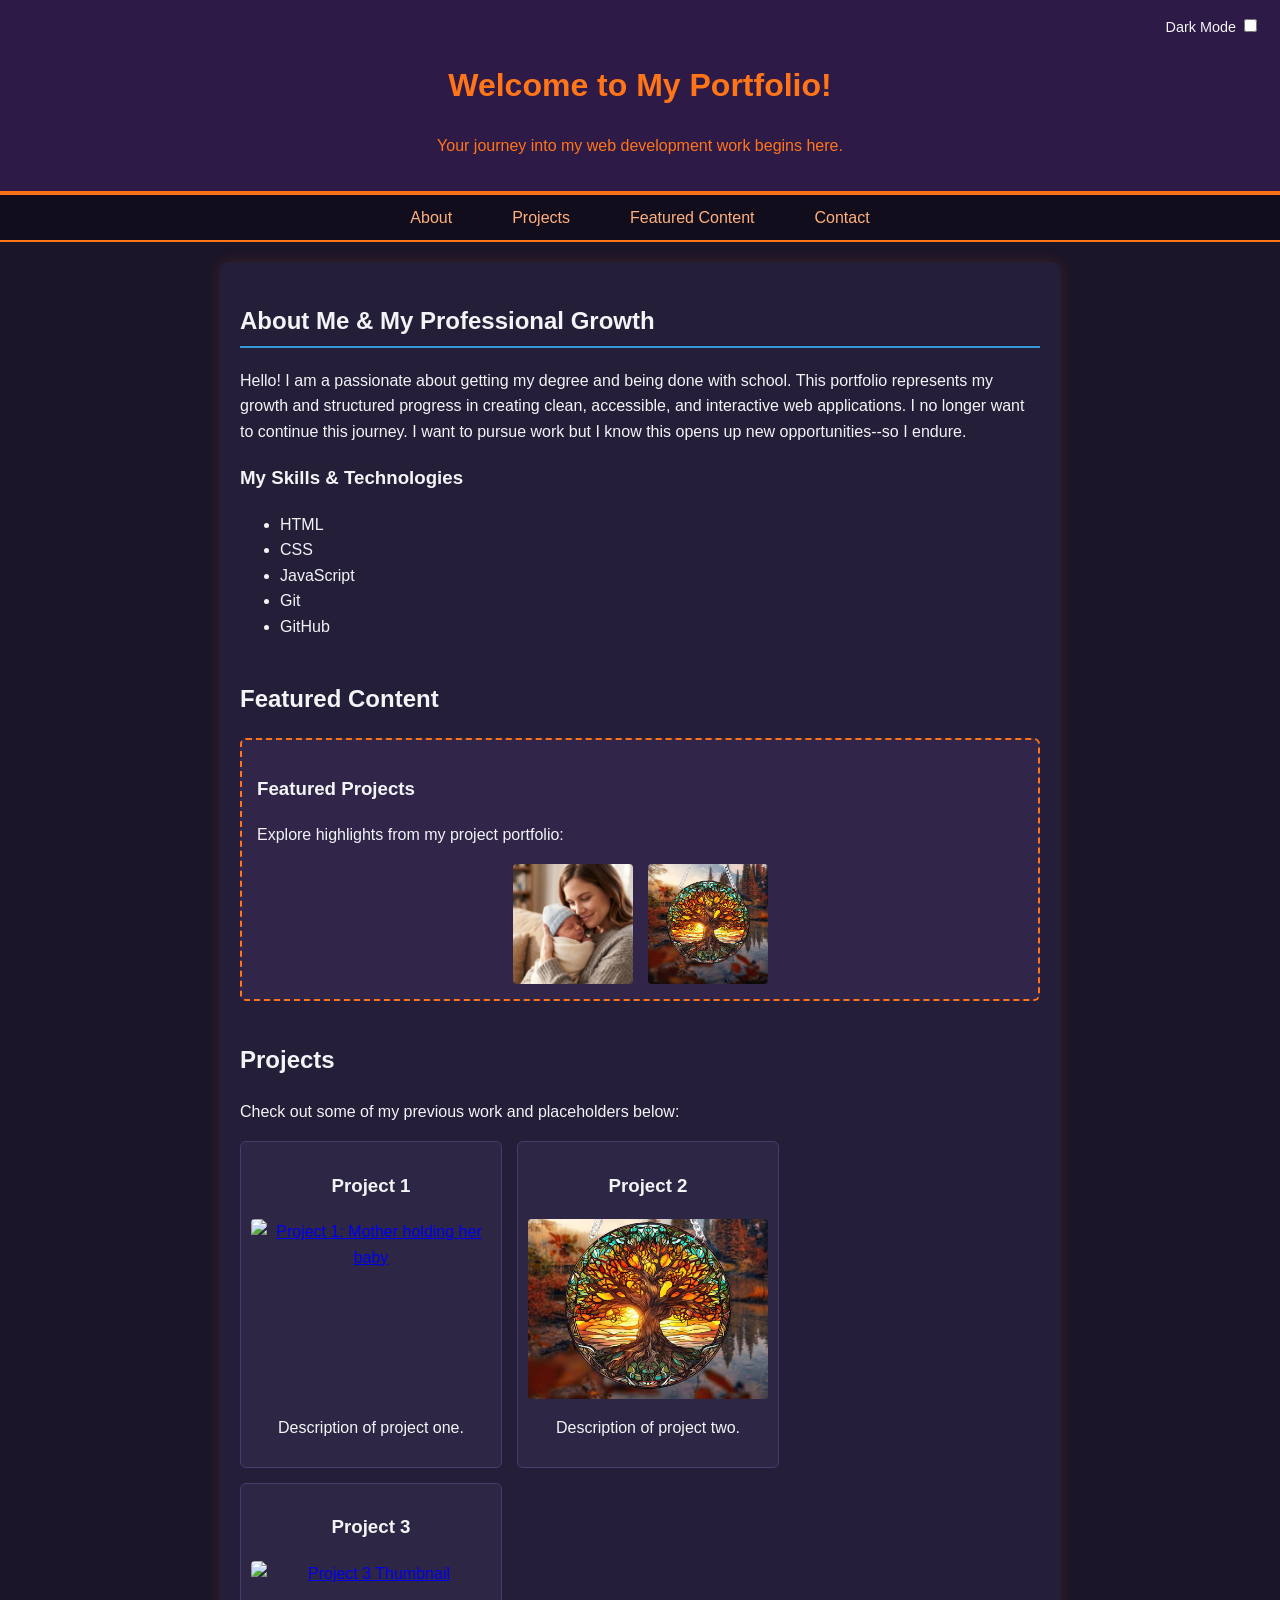
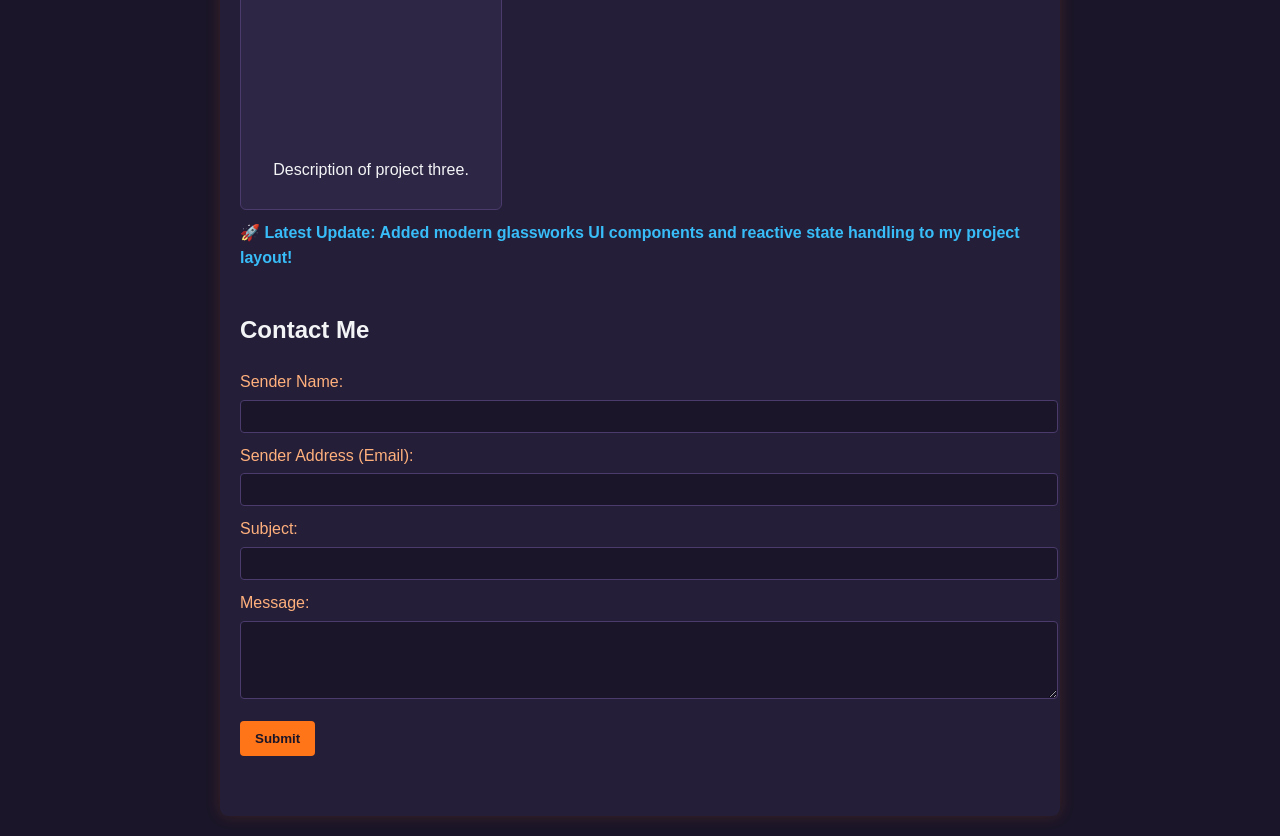
==== index.html @ c39813f1 "3.9" ====
<!DOCTYPE html>
<html lang="en">
<head>
    <meta charset="UTF-8">
    <meta name="viewport" content="width=device-width, initial-scale=1.0">
    <title>My Portfolio - GitHub Prep Project</title>
    <link rel="stylesheet" href="style2.css"> <!--Halloween Theme-->
    <!--<link rel="stylesheet" href="style.css"> <!-- Normal Theme -->
</head>
<body>

    <!-- Header and Welcome Message Container -->
    <header>
        <!-- Dark Mode Toggle Switch at the top of the page -->
        <div class="dark-mode-container">
            <label for="dark-mode-toggle">Dark Mode</label>
            <input type="checkbox" id="dark-mode-toggle">
        </div>
        
        <h1 id="welcome-message">Welcome to My Portfolio!</h1>
        <p>Your journey into my web development work begins here.</p>
    </header>

    <!-- Navigation Menu -->
    <nav>
        <ul>
            <li><a href="#about">About</a></li>
            <li><a href="#projects">Projects</a></li>
            <li><a href="#featured-content">Featured Content</a></li>
            <li><a href="#contact">Contact</a></li>
        </ul>
    </nav>

    <main>
        <!-- About Section -->
        <section id="about">
            <h2>About Me</h2>
            <p>Hello! I am a passionate about getting my degree and being done with school. This portfolio represents my growth and structured progress in creating clean, accessible, and interactive web applications. I no longer want to continue this journey. I want to pursue work but I know this opens up new opportunities--so I endure.</p>
            
            <!-- Skills List populated dynamically via loop in JavaScript -->
            <h3>My Skills & Technologies</h3>
            <ul id="skills-list"></ul>
        </section>

        <!-- Featured Content Section (Conditional Logic) -->
        <section id="featured-content">
            <h2>Featured Content</h2>
            
            <!-- University Resources Div -->
            <div id="university-resources" class="resource-box">
                <h3>University Resources</h3>
                <p>Check out my program information:</p>
                <ul>
                    <li><a href="https://www.ecpi.edu" target="_blank">ECPI Program Home Page</a></li>
                </ul>
            </div>

            <!-- Personal Projects Div (Updated with actual project details) -->
            <div id="personal-projects" class="resource-box">
                <h3>Featured Projects</h3>
                <p>Explore highlights from my project portfolio:</p>
                <div class="project-links-grid">
                    <a href="https://github.com/JLew1234/SDC260_Storefront-Website.git" target="_blank">
                        <img src="Images/mom_baby.png" alt="Project 1: Mother holding her baby">
                    </a>
                    <a href="https://github.com/JLew1234/SDC260_GlassWorks.git" target="_blank">
                        <img src="4.5_Lewellen\images\suncatcher.png" alt="Project 2 Blown Glass Suncatcher">
                    </a>
                </div>
            </div>
        </section>

        <!-- Projects Section -->
        <section id="projects">
            <h2>Projects</h2>
            <p>Check out some of my previous work and placeholders below:</p>
            <div class="projects-grid" id="projects-container">
                <div class="project-card">
                    <h3>Project 1</h3>
                    <a href="https://github.com/JLew1234/SDC260_Storefront-Website.git" target="_blank">
                        <img src="C:\Users\Papa Jon\OneDrive\Desktop\School\SDC355\Project_Lewellen\2.9_Lewellen\Images\mom_baby.png" alt="Project 1: Mother holding her baby">
                    </a>
                    <p>Description of project one.</p>
                </div>
                <div class="project-card">
                    <h3>Project 2</h3>
                    <a href="https://github.com/JLew1234/SDC260_GlassWorks.git" target="_blank">
                        <img src="4.5_Lewellen\images\suncatcher.png" alt="Project 2 Blown Glass Suncatcher">
                    </a>
                    <p>Description of project two.</p>
                </div>
                <div class="project-card">
                    <h3>Project 3</h3>
                    <a href="https://github.com" target="_blank">
                        <img src="https://via.placeholder.com/150" alt="Project 3 Thumbnail">
                    </a>
                    <p>Description of project three.</p>
                </div>
            </div>
        </section>

        <!-- Contact Section -->
        <section id="contact">
            <h2>Contact Me</h2>
            <form id="contact-form" action="#" method="POST">
                <label for="name">Sender Name:</label>
                <input type="text" id="name" name="name" required>

                <label for="email">Sender Address (Email):</label>
                <input type="email" id="email" name="email" required>

                <label for="subject">Subject:</label>
                <input type="text" id="subject" name="subject" required>

                <label for="message">Message:</label>
                <textarea id="message" name="message" rows="4" required></textarea>

                <button type="submit" id="submit-btn">Submit</button>
            </form>
        </section>
    </main>

    <!-- JavaScript Implementation for Control Flow, Loops, and Interactivity -->
    <script>
        // 1. Personalized Welcome Prompt
        let userName = prompt("Please enter your name:");
        if (userName && userName.trim() !== "") {
            let welcomeHeading = document.getElementById("welcome-message");
            welcomeHeading.textContent = "Welcome, " + userName + ", to My Portfolio!";
        }

        // 2. Loop Implementation: Display at least 5 skills as a bulleted list in About section
        const skillsArray = ["HTML", "CSS", "JavaScript", "Git", "GitHub"];
        const skillsListElement = document.getElementById("skills-list");
        
        skillsArray.forEach(function(skill) {
            let listItem = document.createElement("li");
            listItem.textContent = skill;
            skillsListElement.appendChild(listItem);
        });

        // 3. Conditional Logic: Display/Hide Featured Content based on number of projects
        const projectCards = document.querySelectorAll(".projects-grid .project-card");
        const universityDiv = document.getElementById("university-resources");
        const personalProjectsDiv = document.getElementById("personal-projects");

        if (projectCards.length < 3) {
            universityDiv.style.display = "block";
            personalProjectsDiv.style.display = "block";
        } else {
            universityDiv.style.display = "none";
            personalProjectsDiv.style.display = "block";
        }

        // 4. Dark Mode Slider Toggle using addEventListener and classList.toggle
        const darkModeToggle = document.getElementById("dark-mode-toggle");
        darkModeToggle.addEventListener("change", function() {
            document.body.classList.toggle("dark-mode");
        });

        // ==========================================
        // PROJECT 3.9: DOM MANIPULATION & TIMERS
        // ==========================================

        // A. Dynamically Add a New Section or Message Using JavaScript
        const newProjectNotice = document.createElement("p");
        newProjectNotice.textContent = "🚀 Latest Update: Added modern glassworks UI components and reactive state handling to my project layout!";
        newProjectNotice.style.fontWeight = "bold";
        newProjectNotice.style.color = "#38bdf8";
        newProjectNotice.style.marginTop = "10px";
        
        // Append it to the "Projects" section
        const projectsSection = document.getElementById("projects");
        projectsSection.appendChild(newProjectNotice);

        // B. Reference and Modify Existing Elements with Selectors
        const aboutHeading = document.querySelector("#about h2");
        aboutHeading.textContent = "About Me & My Professional Growth";
        aboutHeading.style.borderBottom = "2px solid #3498db";
        aboutHeading.style.paddingBottom = "5px";

        const mainHeader = document.querySelector("header");
        mainHeader.style.borderBottom = "4px solid #f97316";

        // C. Add a Timed Confirmation for Form Submissions
        const contactForm = document.getElementById("contact-form");
        const submitButton = document.getElementById("submit-btn");

        if (contactForm) {
            contactForm.addEventListener("submit", function(event) {
                event.preventDefault(); // 1. Prevent default form submission behavior

                // Grab user name for personalized confirmation
                let inputName = document.getElementById("name").value.trim();
                let displayName = inputName !== "" ? inputName : "Guest";

                // Create or reuse status message container
                let statusMessage = document.getElementById("form-status-message");
                if (!statusMessage) {
                    statusMessage = document.createElement("p");
                    statusMessage.id = "form-status-message";
                    statusMessage.style.marginTop = "15px";
                    statusMessage.style.fontWeight = "bold";
                    contactForm.appendChild(statusMessage);
                }

                // 2. Display a loading / sending message dynamically
                statusMessage.textContent = "Sending message...";
                statusMessage.style.color = "#f97316";

                // Disable submit button temporarily to prevent duplicate clicks
                submitButton.disabled = true;

                // 3. Use setTimeout() to delay the confirmation message by 2–3 seconds
                setTimeout(() => {
                    // 4. Replace loading message with confirmation message
                    statusMessage.textContent = "Thank you, " + displayName + ", your message has been sent successfully!";
                    statusMessage.style.color = "#22c55e";
                    
                    // Re-enable button and reset form fields
                    submitButton.disabled = false;
                    contactForm.reset();
                }, 2500); // 2.5 seconds delay
            });
        }
    </script>

</body>
</html>
---- style2.css ----
/* =========================================
     HALLOWEEN & FALL SEASON COLOR SCHEME
========================================= */

body {
    font-family: Arial, sans-serif;
    line-height: 1.6;
    margin: 0;
    padding: 0;
    background-color: #1a1528; /* Deep spooky twilight background */
    color: #f3f4f6;
    transition: background-color 0.3s ease, color 0.3s ease;
}

header {
    background: #2e1a47; /* Gothic Purple */
    color: #ff7518; /* Jack-o'-Lantern Orange */
    padding: 1rem 0;
    text-align: center;
    border-bottom: 4px solid #ff7518;
}

.dark-mode-container {
    text-align: right;
    padding-right: 20px;
    font-size: 0.9rem;
    color: #f3f4f6;
}

nav ul {
    padding: 0;
    list-style: none;
    display: flex;
    justify-content: center;
    background: #120d1c; /* Darker autumn night */
    margin: 0;
    border-bottom: 2px solid #ff7518;
}

nav ul li {
    margin: 0 15px;
}

nav ul li a {
    color: #ffb07c; /* Warm autumn peach-orange */
    text-decoration: none;
    padding: 10px 15px;
    display: inline-block;
    transition: color 0.2s ease;
}

nav ul li a:hover {
    background: #ff7518;
    color: #1a1528;
    border-radius: 4px;
}

main {
    padding: 20px;
    max-width: 800px;
    margin: auto;
    background: #241e38; /* Rich Haunted House Card background */
    box-shadow: 0 0 15px rgba(255, 117, 24, 0.15);
    border-radius: 8px;
    margin-top: 20px;
    margin-bottom: 20px;
}

section {
    margin-bottom: 40px;
}

.projects-grid {
    display: flex;
    gap: 15px;
    flex-wrap: wrap;
}

.project-card {
    border: 1px solid #4a3b6c;
    padding: 10px;
    width: 30%;
    text-align: center;
    background: #2d2645;
    border-radius: 6px;
}

.project-card img {
    max-width: 100%;
    height: auto;
}

/* Featured Content Box Styles (Fall Harvest Orange Theme) */
.resource-box {
    border: 2px dashed #ff7518; /* Pumpkin Orange */
    padding: 15px;
    margin-bottom: 15px;
    background-color: #31254a;
    border-radius: 6px;
}

.project-links-grid {
    display: flex;
    gap: 10px;
}

form label {
    display: block;
    margin-top: 10px;
    color: #ffb07c;
}

form input, form textarea {
    width: 100%;
    padding: 8px;
    margin-top: 5px;
    border: 1px solid #4a3b6c;
    border-radius: 4px;
    background-color: #1a1528;
    color: #fff;
}

form input:focus, form textarea:focus {
    border-color: #ff7518;
    outline: none;
}

form button {
    margin-top: 15px;
    background: #ff7518; /* Pumpkin Button */
    color: #1a1528;
    font-weight: bold;
    padding: 10px 15px;
    border: none;
    border-radius: 4px;
    cursor: pointer;
    transition: background 0.2s ease;
}

form button:hover {
    background: #ff9147;
}

/* Alternate Dark Mode / Vampire Mode Toggle Styles */
body.dark-mode {
    background-color: #0c0914;
    color: #d1d5db;
}

body.dark-mode main {
    background: #151021;
    box-shadow: 0 0 15px rgba(138, 43, 226, 0.1);
}

body.dark-mode .project-card {
    background: #1b1429;
    border-color: #3b2c58;
}

body.dark-mode .resource-box {
    background-color: #1f1730;
    border-color: #d97706;
}

/* Ensure all images scale fluidly within their containers without breaking proportions */
img {
    max-width: 100%;
    height: auto;
    display: block;
}

/* Specific styling for project cards to handle varying screen widths cleanly */
.project-card img {
    width: 100%;
    height: 180px;         /* Sets a uniform height so cards align nicely */
    object-fit: cover;     /* Prevents image distortion by cropping cleanly */
    border-radius: 4px;
}

/* Ensure the featured content project links grid wraps well on smaller screens */
.project-links-grid {
    display: flex;
    gap: 15px;
    flex-wrap: wrap;
    justify-content: center;
}

.project-links-grid a img {
    max-width: 120px;
    height: auto;
    border-radius: 4px;
}
---- style.css ----
/* Basic styling for readability and clean presentation */
body {
    font-family: Arial, sans-serif;
    line-height: 1.6;
    margin: 0;
    padding: 0;
    background-color: #f4f4f9;
    color: #333;
    transition: background-color 0.3s ease, color 0.3s ease;
}

header {
    background: #2c3e50;
    color: #fff;
    padding: 1rem 0;
    text-align: center;
}

.dark-mode-container {
    text-align: right;
    padding-right: 20px;
    font-size: 0.9rem;
}

nav ul {
    padding: 0;
    list-style: none;
    display: flex;
    justify-content: center;
    background: #34495e;
    margin: 0;
}

nav ul li {
    margin: 0 15px;
}

nav ul li a {
    color: #fff;
    text-decoration: none;
    padding: 10px 15px;
    display: inline-block;
}

nav ul li a:hover {
    background: #2c3e50;
}

main {
    padding: 20px;
    max-width: 800px;
    margin: auto;
    background: #fff;
    box-shadow: 0 0 10px rgba(0,0,0,0.1);
}

section {
    margin-bottom: 40px;
}

.projects-grid {
    display: flex;
    gap: 15px;
    flex-wrap: wrap;
}

.project-card {
    border: 1px solid #ddd;
    padding: 10px;
    width: 30%;
    text-align: center;
    background: #fafafa;
}

.project-card img {
    max-width: 100%;
    height: auto;
}

/* Featured Content Box Styles */
.resource-box {
    border: 2px dashed #3498db;
    padding: 15px;
    margin-bottom: 15px;
    background-color: #ecf0f1;
    border-radius: 6px;
}

.project-links-grid {
    display: flex;
    gap: 10px;
}

form label {
    display: block;
    margin-top: 10px;
}

form input, form textarea {
    width: 100%;
    padding: 8px;
    margin-top: 5px;
    border: 1px solid #ccc;
    border-radius: 4px;
}

form button {
    margin-top: 15px;
    background: #2c3e50;
    color: #fff;
    padding: 10px 15px;
    border: none;
    border-radius: 4px;
    cursor: pointer;
}

form button:hover {
    background: #34495e;
}

/* Dark Mode Styles triggered by JavaScript class addition */
body.dark-mode {
    background-color: #121212;
    color: #e0e0e0;
}

body.dark-mode main {
    background: #1e1e1e;
    box-shadow: 0 0 10px rgba(255,255,255,0.05);
}

body.dark-mode .project-card {
    background: #2d2d2d;
    border-color: #444;
}

body.dark-mode .resource-box {
    background-color: #2b2b2b;
    border-color: #e67e22;
}

body.dark-mode form input, 
body.dark-mode form textarea {
    background-color: #2d2d2d;
    color: #fff;
    border-color: #555;
}
/* Ensure all images scale fluidly within their containers without breaking proportions */
img {
    max-width: 100%;
    height: auto;
    display: block;
}

/* Specific styling for project cards to handle varying screen widths cleanly */
.project-card img {
    width: 100%;
    height: 180px;         /* Sets a uniform height so cards align nicely */
    object-fit: cover;     /* Prevents image distortion by cropping cleanly */
}

/* Ensure the featured content project links grid wraps well on smaller screens */
.project-links-grid {
    display: flex;
    gap: 15px;
    flex-wrap: wrap;
    justify-content: center;
}

.project-links-grid a img {
    max-width: 120px;
    height: auto;
    border-radius: 4px;
}
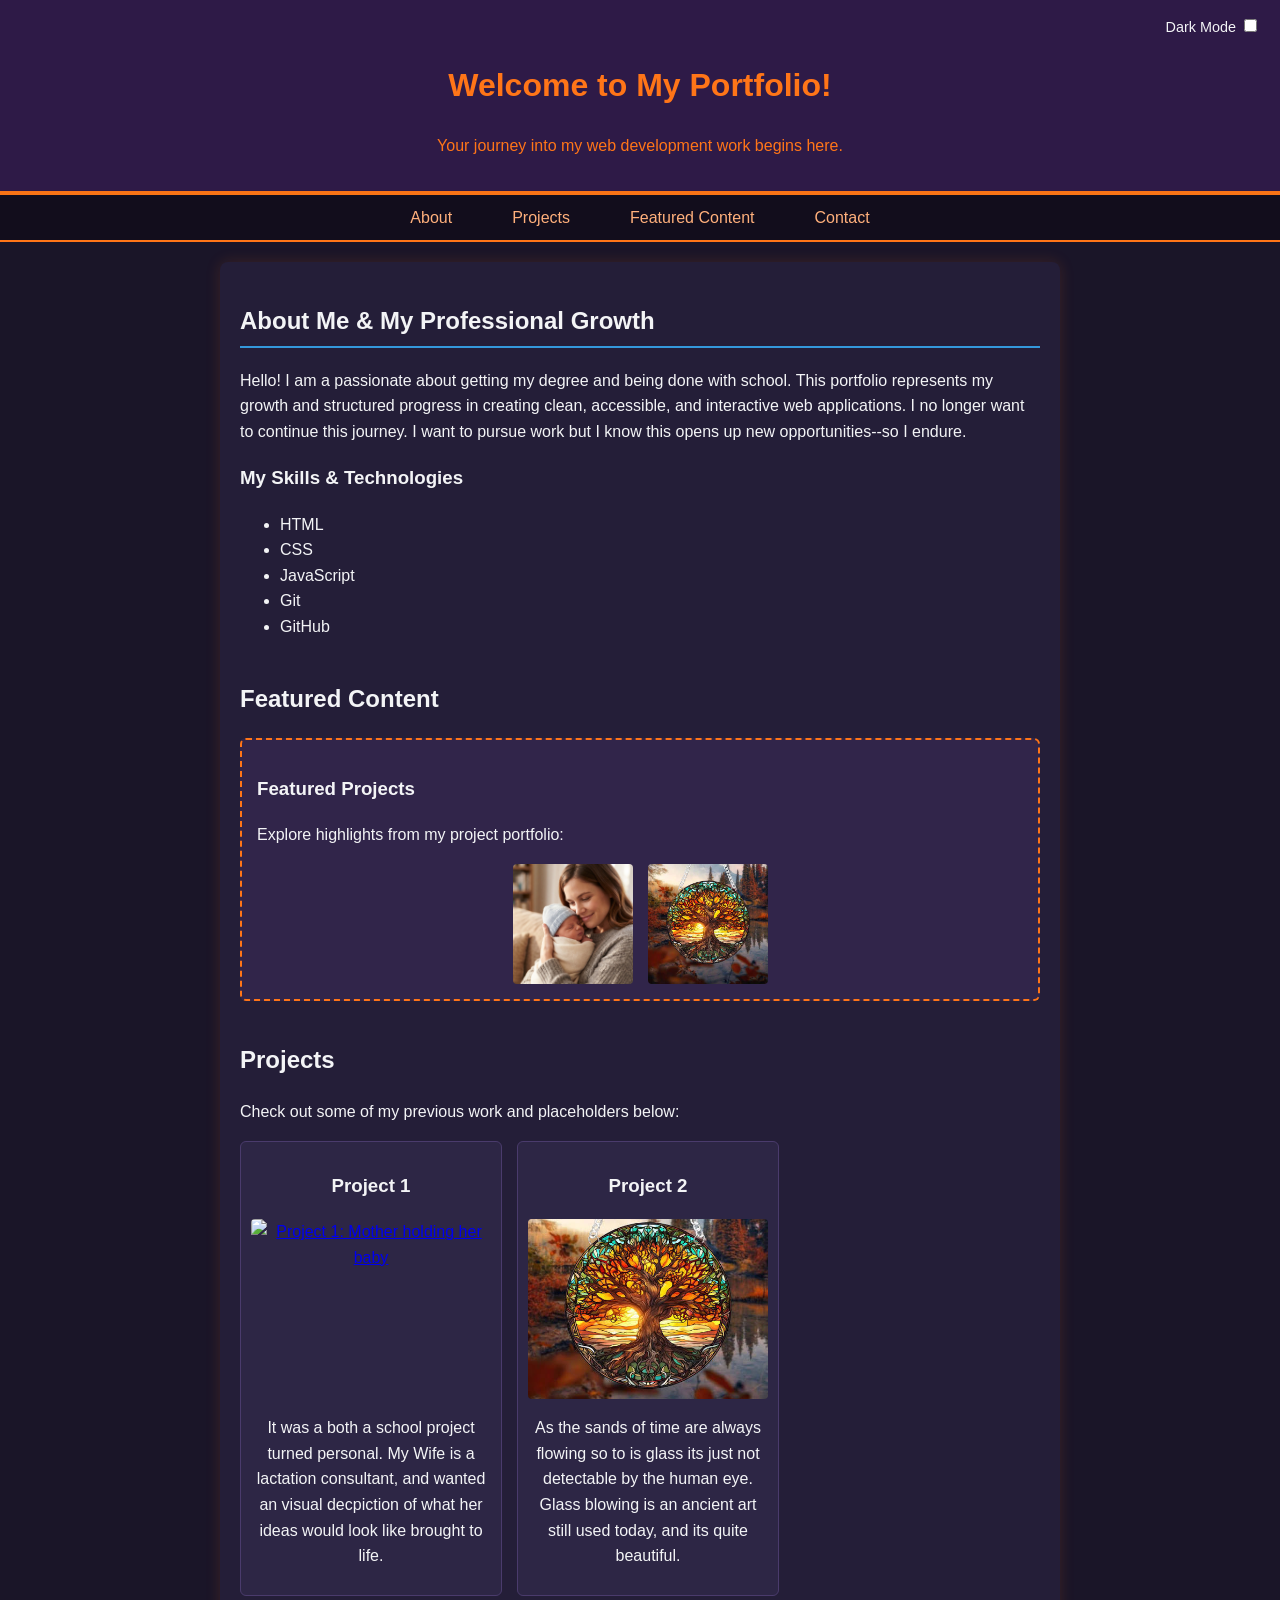
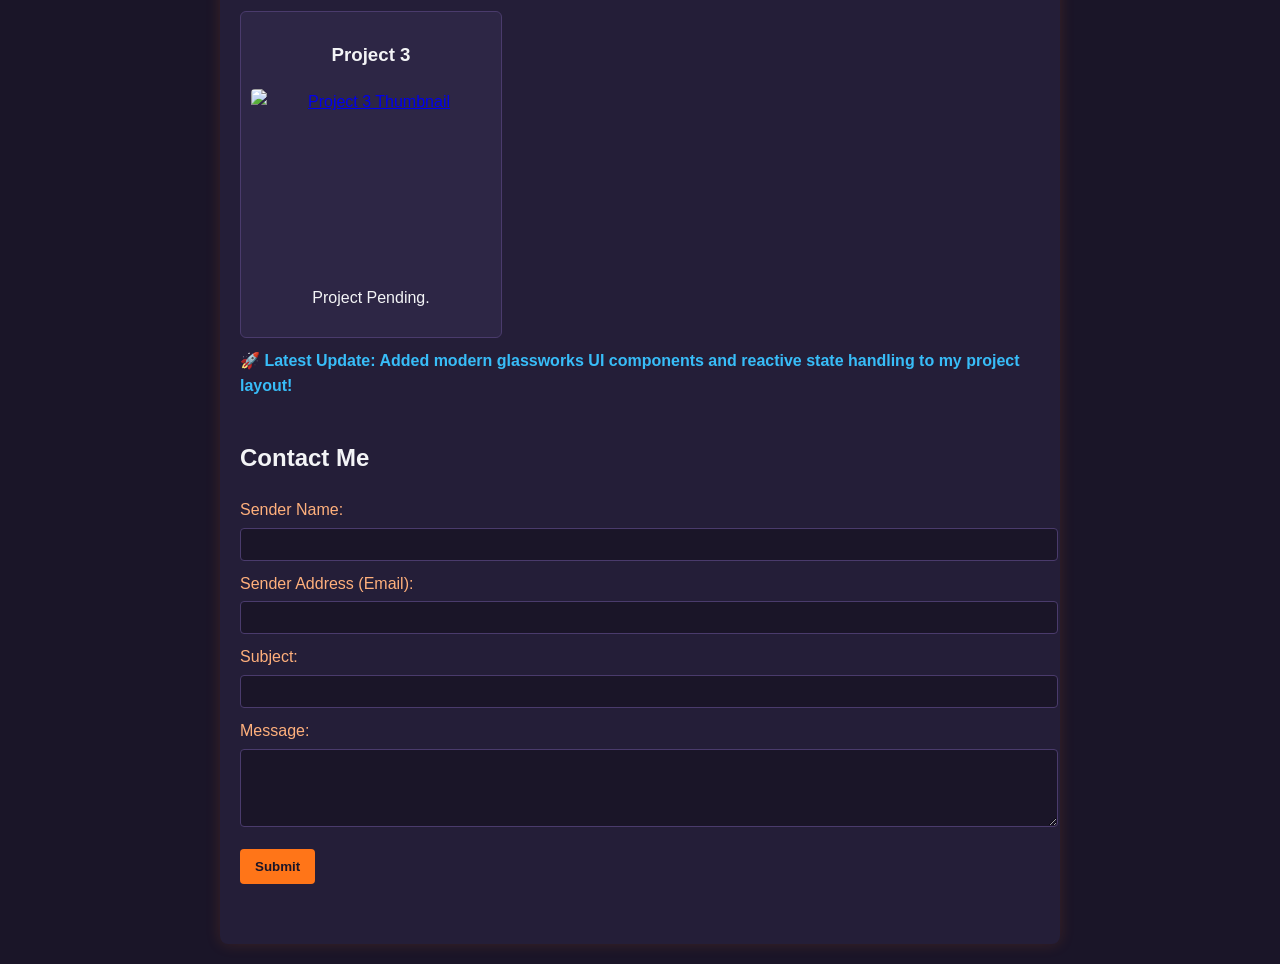
==== commit c229f170: "Update project descriptions in index.html" ====
--- a/index.html
+++ b/index.html
@@ -4,8 +4,8 @@
     <meta charset="UTF-8">
     <meta name="viewport" content="width=device-width, initial-scale=1.0">
     <title>My Portfolio - GitHub Prep Project</title>
-    <link rel="stylesheet" href="style2.css"> <!--Halloween Theme-->
-    <!--<link rel="stylesheet" href="style.css"> <!-- Normal Theme -->
+    <link rel="stylesheet" href="style.css"> <!--Halloween Theme-->
+    <!--<link rel="stylesheet" href="style(2).css"> <!-- Normal Theme -->
 </head>
 <body>
 
@@ -80,21 +80,21 @@
                     <a href="https://github.com/JLew1234/SDC260_Storefront-Website.git" target="_blank">
                         <img src="C:\Users\Papa Jon\OneDrive\Desktop\School\SDC355\Project_Lewellen\2.9_Lewellen\Images\mom_baby.png" alt="Project 1: Mother holding her baby">
                     </a>
-                    <p>Description of project one.</p>
+                    <p>It was a both a school project turned personal. My Wife is a lactation consultant, and wanted an visual decpiction of what her ideas would look like brought to life.</p>
                 </div>
                 <div class="project-card">
                     <h3>Project 2</h3>
                     <a href="https://github.com/JLew1234/SDC260_GlassWorks.git" target="_blank">
                         <img src="4.5_Lewellen\images\suncatcher.png" alt="Project 2 Blown Glass Suncatcher">
                     </a>
-                    <p>Description of project two.</p>
+                    <p>As the sands of time are always flowing so to is glass its just not detectable by the human eye. Glass blowing is an ancient art still used today, and its quite beautiful. </p>
                 </div>
                 <div class="project-card">
                     <h3>Project 3</h3>
                     <a href="https://github.com" target="_blank">
                         <img src="https://via.placeholder.com/150" alt="Project 3 Thumbnail">
                     </a>
-                    <p>Description of project three.</p>
+                    <p>Project Pending.</p>
                 </div>
             </div>
         </section>
@@ -226,4 +226,4 @@
     </script>
 
 </body>
-</html>+</html>
--- a/style.css
+++ b/style.css
@@ -1,25 +1,30 @@
-/* Basic styling for readability and clean presentation */
+/* =========================================
+     HALLOWEEN & FALL SEASON COLOR SCHEME
+========================================= */
+
 body {
     font-family: Arial, sans-serif;
     line-height: 1.6;
     margin: 0;
     padding: 0;
-    background-color: #f4f4f9;
-    color: #333;
+    background-color: #1a1528; /* Deep spooky twilight background */
+    color: #f3f4f6;
     transition: background-color 0.3s ease, color 0.3s ease;
 }
 
 header {
-    background: #2c3e50;
-    color: #fff;
+    background: #2e1a47; /* Gothic Purple */
+    color: #ff7518; /* Jack-o'-Lantern Orange */
     padding: 1rem 0;
     text-align: center;
+    border-bottom: 4px solid #ff7518;
 }
 
 .dark-mode-container {
     text-align: right;
     padding-right: 20px;
     font-size: 0.9rem;
+    color: #f3f4f6;
 }
 
 nav ul {
@@ -27,8 +32,9 @@
     list-style: none;
     display: flex;
     justify-content: center;
-    background: #34495e;
+    background: #120d1c; /* Darker autumn night */
     margin: 0;
+    border-bottom: 2px solid #ff7518;
 }
 
 nav ul li {
@@ -36,22 +42,28 @@
 }
 
 nav ul li a {
-    color: #fff;
+    color: #ffb07c; /* Warm autumn peach-orange */
     text-decoration: none;
     padding: 10px 15px;
     display: inline-block;
+    transition: color 0.2s ease;
 }
 
 nav ul li a:hover {
-    background: #2c3e50;
+    background: #ff7518;
+    color: #1a1528;
+    border-radius: 4px;
 }
 
 main {
     padding: 20px;
     max-width: 800px;
     margin: auto;
-    background: #fff;
-    box-shadow: 0 0 10px rgba(0,0,0,0.1);
+    background: #241e38; /* Rich Haunted House Card background */
+    box-shadow: 0 0 15px rgba(255, 117, 24, 0.15);
+    border-radius: 8px;
+    margin-top: 20px;
+    margin-bottom: 20px;
 }
 
 section {
@@ -65,11 +77,12 @@
 }
 
 .project-card {
-    border: 1px solid #ddd;
+    border: 1px solid #4a3b6c;
     padding: 10px;
     width: 30%;
     text-align: center;
-    background: #fafafa;
+    background: #2d2645;
+    border-radius: 6px;
 }
 
 .project-card img {
@@ -77,12 +90,12 @@
     height: auto;
 }
 
-/* Featured Content Box Styles */
+/* Featured Content Box Styles (Fall Harvest Orange Theme) */
 .resource-box {
-    border: 2px dashed #3498db;
+    border: 2px dashed #ff7518; /* Pumpkin Orange */
     padding: 15px;
     margin-bottom: 15px;
-    background-color: #ecf0f1;
+    background-color: #31254a;
     border-radius: 6px;
 }
 
@@ -94,57 +107,61 @@
 form label {
     display: block;
     margin-top: 10px;
+    color: #ffb07c;
 }
 
 form input, form textarea {
     width: 100%;
     padding: 8px;
     margin-top: 5px;
-    border: 1px solid #ccc;
+    border: 1px solid #4a3b6c;
     border-radius: 4px;
+    background-color: #1a1528;
+    color: #fff;
+}
+
+form input:focus, form textarea:focus {
+    border-color: #ff7518;
+    outline: none;
 }
 
 form button {
     margin-top: 15px;
-    background: #2c3e50;
-    color: #fff;
+    background: #ff7518; /* Pumpkin Button */
+    color: #1a1528;
+    font-weight: bold;
     padding: 10px 15px;
     border: none;
     border-radius: 4px;
     cursor: pointer;
+    transition: background 0.2s ease;
 }
 
 form button:hover {
-    background: #34495e;
+    background: #ff9147;
 }
 
-/* Dark Mode Styles triggered by JavaScript class addition */
+/* Alternate Dark Mode / Vampire Mode Toggle Styles */
 body.dark-mode {
-    background-color: #121212;
-    color: #e0e0e0;
+    background-color: #0c0914;
+    color: #d1d5db;
 }
 
 body.dark-mode main {
-    background: #1e1e1e;
-    box-shadow: 0 0 10px rgba(255,255,255,0.05);
+    background: #151021;
+    box-shadow: 0 0 15px rgba(138, 43, 226, 0.1);
 }
 
 body.dark-mode .project-card {
-    background: #2d2d2d;
-    border-color: #444;
+    background: #1b1429;
+    border-color: #3b2c58;
 }
 
 body.dark-mode .resource-box {
-    background-color: #2b2b2b;
-    border-color: #e67e22;
+    background-color: #1f1730;
+    border-color: #d97706;
 }
 
-body.dark-mode form input, 
-body.dark-mode form textarea {
-    background-color: #2d2d2d;
-    color: #fff;
-    border-color: #555;
-}
 /* Ensure all images scale fluidly within their containers without breaking proportions */
 img {
     max-width: 100%;
@@ -157,6 +174,7 @@
     width: 100%;
     height: 180px;         /* Sets a uniform height so cards align nicely */
     object-fit: cover;     /* Prevents image distortion by cropping cleanly */
+    border-radius: 4px;
 }
 
 /* Ensure the featured content project links grid wraps well on smaller screens */
@@ -171,4 +189,4 @@
     max-width: 120px;
     height: auto;
     border-radius: 4px;
-}+}
--- a/style(2).css
+++ b/style(2).css
@@ -0,0 +1,174 @@
+/* Basic styling for readability and clean presentation */
+body {
+    font-family: Arial, sans-serif;
+    line-height: 1.6;
+    margin: 0;
+    padding: 0;
+    background-color: #f4f4f9;
+    color: #333;
+    transition: background-color 0.3s ease, color 0.3s ease;
+}
+
+header {
+    background: #2c3e50;
+    color: #fff;
+    padding: 1rem 0;
+    text-align: center;
+}
+
+.dark-mode-container {
+    text-align: right;
+    padding-right: 20px;
+    font-size: 0.9rem;
+}
+
+nav ul {
+    padding: 0;
+    list-style: none;
+    display: flex;
+    justify-content: center;
+    background: #34495e;
+    margin: 0;
+}
+
+nav ul li {
+    margin: 0 15px;
+}
+
+nav ul li a {
+    color: #fff;
+    text-decoration: none;
+    padding: 10px 15px;
+    display: inline-block;
+}
+
+nav ul li a:hover {
+    background: #2c3e50;
+}
+
+main {
+    padding: 20px;
+    max-width: 800px;
+    margin: auto;
+    background: #fff;
+    box-shadow: 0 0 10px rgba(0,0,0,0.1);
+}
+
+section {
+    margin-bottom: 40px;
+}
+
+.projects-grid {
+    display: flex;
+    gap: 15px;
+    flex-wrap: wrap;
+}
+
+.project-card {
+    border: 1px solid #ddd;
+    padding: 10px;
+    width: 30%;
+    text-align: center;
+    background: #fafafa;
+}
+
+.project-card img {
+    max-width: 100%;
+    height: auto;
+}
+
+/* Featured Content Box Styles */
+.resource-box {
+    border: 2px dashed #3498db;
+    padding: 15px;
+    margin-bottom: 15px;
+    background-color: #ecf0f1;
+    border-radius: 6px;
+}
+
+.project-links-grid {
+    display: flex;
+    gap: 10px;
+}
+
+form label {
+    display: block;
+    margin-top: 10px;
+}
+
+form input, form textarea {
+    width: 100%;
+    padding: 8px;
+    margin-top: 5px;
+    border: 1px solid #ccc;
+    border-radius: 4px;
+}
+
+form button {
+    margin-top: 15px;
+    background: #2c3e50;
+    color: #fff;
+    padding: 10px 15px;
+    border: none;
+    border-radius: 4px;
+    cursor: pointer;
+}
+
+form button:hover {
+    background: #34495e;
+}
+
+/* Dark Mode Styles triggered by JavaScript class addition */
+body.dark-mode {
+    background-color: #121212;
+    color: #e0e0e0;
+}
+
+body.dark-mode main {
+    background: #1e1e1e;
+    box-shadow: 0 0 10px rgba(255,255,255,0.05);
+}
+
+body.dark-mode .project-card {
+    background: #2d2d2d;
+    border-color: #444;
+}
+
+body.dark-mode .resource-box {
+    background-color: #2b2b2b;
+    border-color: #e67e22;
+}
+
+body.dark-mode form input, 
+body.dark-mode form textarea {
+    background-color: #2d2d2d;
+    color: #fff;
+    border-color: #555;
+}
+/* Ensure all images scale fluidly within their containers without breaking proportions */
+img {
+    max-width: 100%;
+    height: auto;
+    display: block;
+}
+
+/* Specific styling for project cards to handle varying screen widths cleanly */
+.project-card img {
+    width: 100%;
+    height: 180px;         /* Sets a uniform height so cards align nicely */
+    object-fit: cover;     /* Prevents image distortion by cropping cleanly */
+}
+
+/* Ensure the featured content project links grid wraps well on smaller screens */
+.project-links-grid {
+    display: flex;
+    gap: 15px;
+    flex-wrap: wrap;
+    justify-content: center;
+}
+
+.project-links-grid a img {
+    max-width: 120px;
+    height: auto;
+    border-radius: 4px;
+}
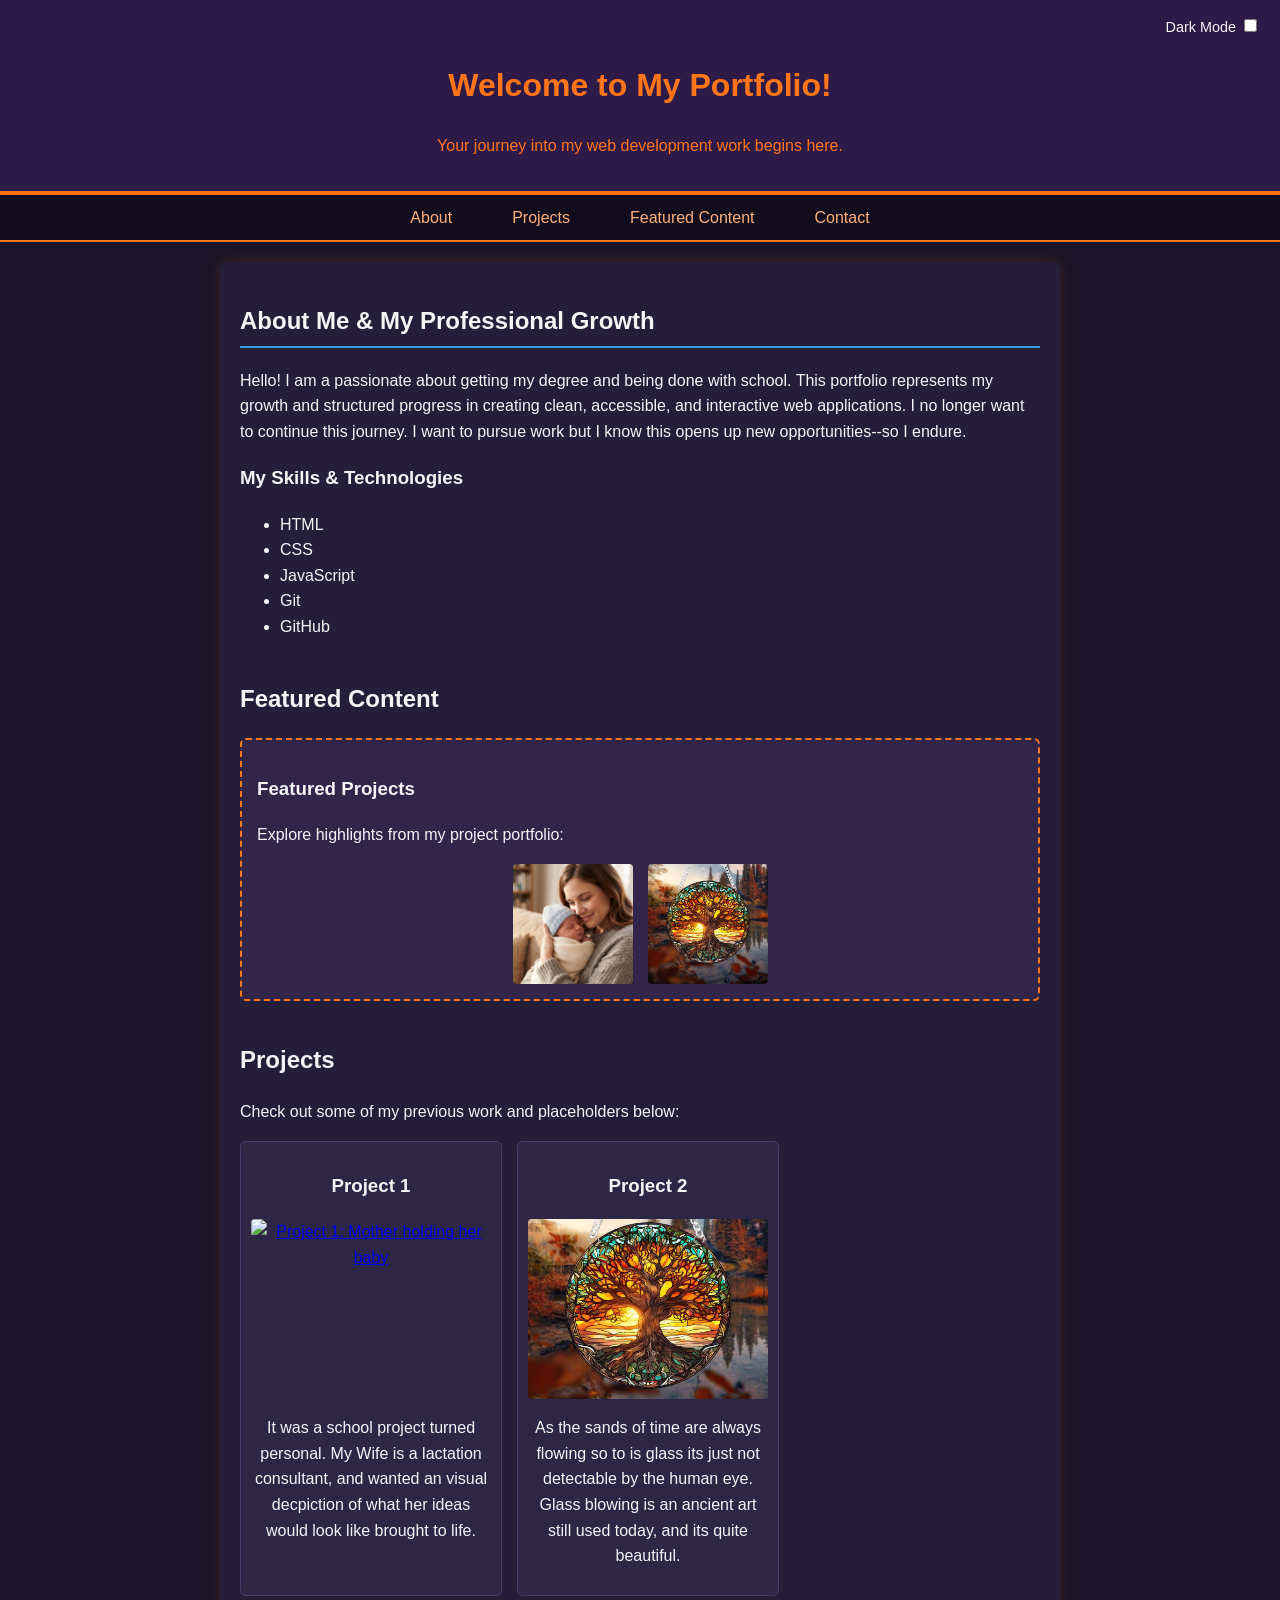
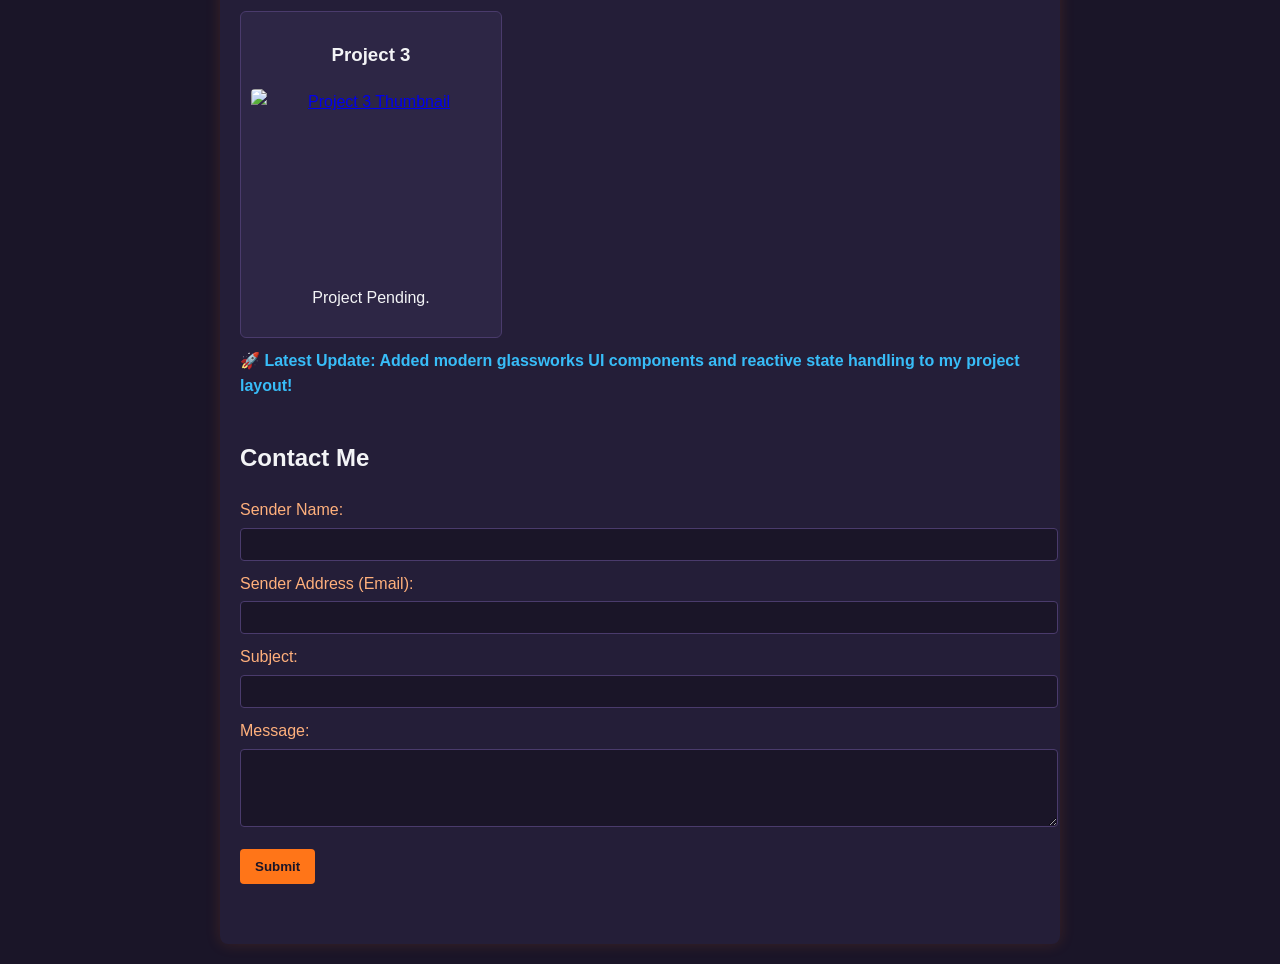
==== commit eccc294a: "Fix typo in project description paragraph" ====
--- a/index.html
+++ b/index.html
@@ -80,7 +80,7 @@
                     <a href="https://github.com/JLew1234/SDC260_Storefront-Website.git" target="_blank">
                         <img src="C:\Users\Papa Jon\OneDrive\Desktop\School\SDC355\Project_Lewellen\2.9_Lewellen\Images\mom_baby.png" alt="Project 1: Mother holding her baby">
                     </a>
-                    <p>It was a both a school project turned personal. My Wife is a lactation consultant, and wanted an visual decpiction of what her ideas would look like brought to life.</p>
+                    <p>It was a school project turned personal. My Wife is a lactation consultant, and wanted an visual decpiction of what her ideas would look like brought to life. </p>
                 </div>
                 <div class="project-card">
                     <h3>Project 2</h3>
